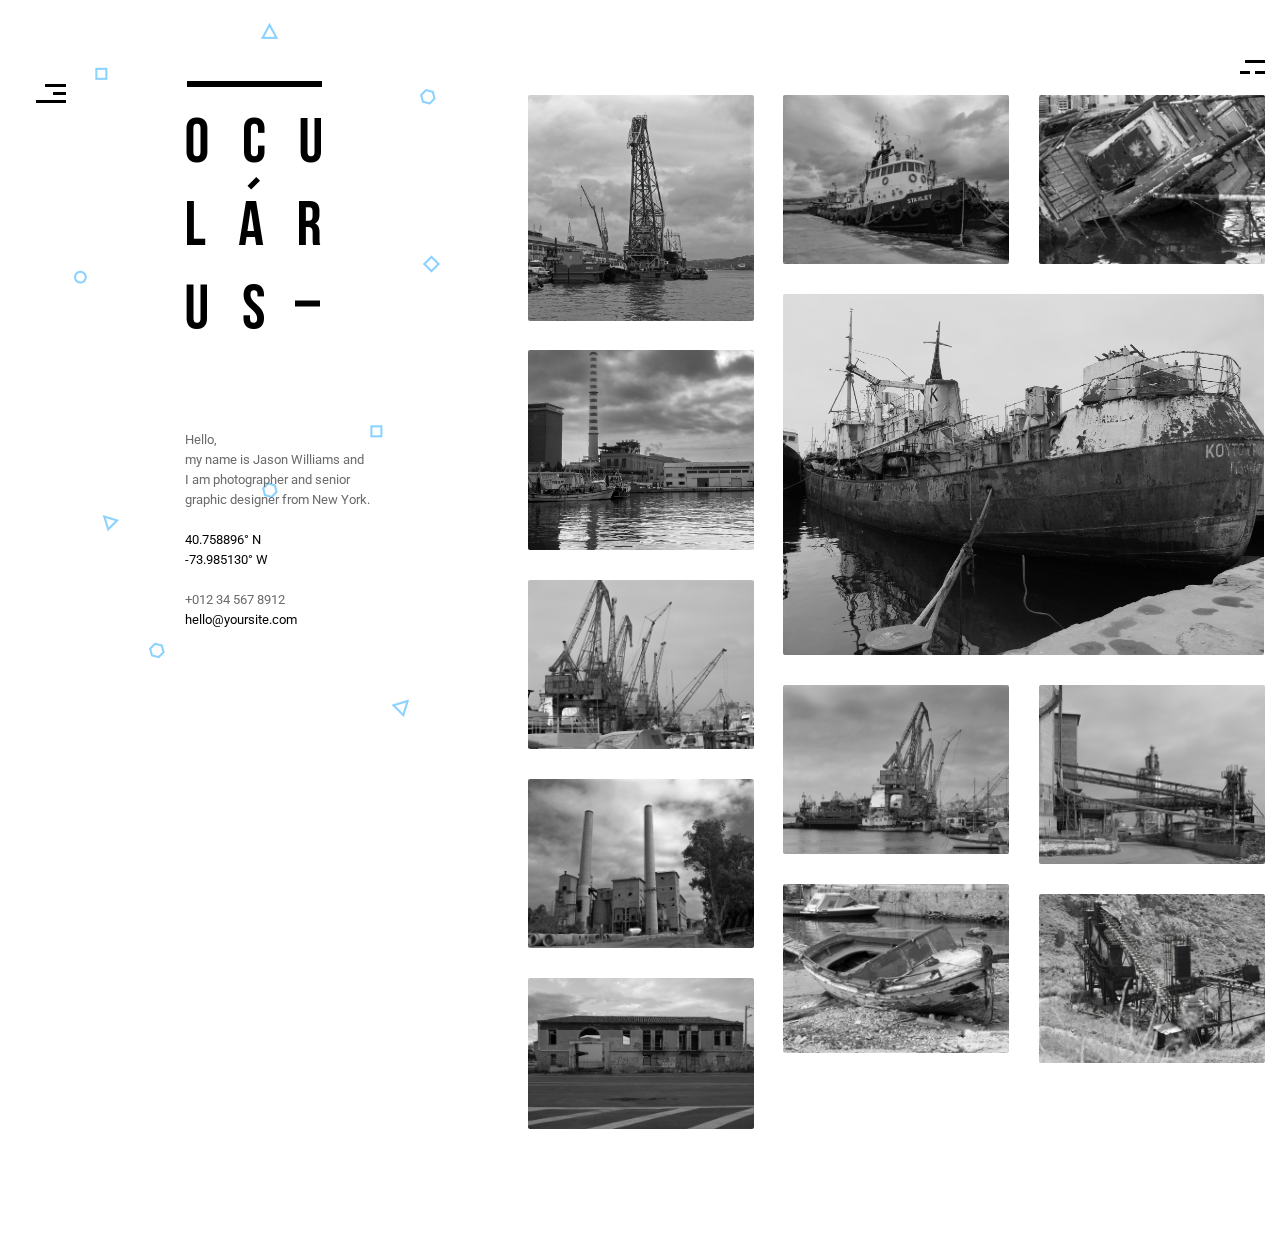
==== portfolio.html @ ac0c6f30 "initial" ====
<!DOCTYPE HTML>
<html lang="en-US">
    <head>
        <title>Ocularus - Minimal Photography Html Template</title>
        <meta http-equiv="Content-Type" content="text/html; charset=UTF-8">
        <meta name="description" content="Template by CocoBasic" />
        <meta name="keywords" content="HTML, CSS, JavaScript, PHP" />
        <meta name="author" content="CocoBasic" />
        <meta name="viewport" content="width=device-width, initial-scale=1, maximum-scale=1">

        <link rel="shortcut icon" href="images/favicon.ico" />        
        <link href='https://fonts.googleapis.com/css?family=Montserrat%7CRoboto:300,300i,400,700' rel='stylesheet' type='text/css'>		
        <link rel="stylesheet" type="text/css"  href='css/clear.css' />
        <link rel="stylesheet" type="text/css"  href='css/common.css' />
        <link rel="stylesheet" type="text/css"  href='css/font-awesome.min.css' />
        <link rel="stylesheet" type="text/css"  href='css/flickity.min.css' />
        <link rel="stylesheet" type="text/css"  href='css/sm-clean.css' />        
        <link rel="stylesheet" type="text/css"  href='css/style.css' />
    </head>

    <body class="page page-portfolio">

        <!-- Preloader Gif -->
        <div class="doc-loader"></div>

        <!-- Left Part Sidebar -->
        <div class="menu-left-part">
            <nav id="header-main-menu">
                <ul class="main-menu sm sm-clean">
                    <li><a href="index.html">Home</a></li>
                    <li><a href="about.html">About</a></li>
                    <li><a href="team.html">Team</a></li>      
                    <li><a href="blog.html">Blog</a></li>
                    <li><a href="portfolio.html">Portfolio</a></li>                    
                    <li><a href="contact.html">Contact</a></li>
                </ul>
            </nav>       
            <footer>
                <div class="footer-info">    
                    <p class="footer-social">
                        <a href="#"><span class="fa fa-facebook"></span></a>
                        <a href="#"><span class="fa fa-twitter"></span></a>
                        <a href="#"><span class="fa fa-behance"></span></a>                        
                    </p>
                    <p class="footer-text">© 2018 Ocularus Template by <a href="https://cocobasic.com">CocoBasic</a></p>
                </div>
            </footer>
        </div>

        <!-- Right Part Sidebar -->
        <div class="menu-right-part">      
            <div class="toggle-holder">
                <div id="toggle">
                    <div class="menu-line"></div>
                </div>
            </div>                        
        </div>        						        							        


        <div id="content" class="site-content">

            <div class="content-left">
                <div class="content-left-holder">
                    <div class="welcome-content">
                        <img class="welcome-image" src="images/background.png" alt="" />
                        <div class="site-logo">
                            <a href="index.html">
                                <img src="images/logo@2x.png" alt="Ocularus">
                            </a>
                        </div>
                        <div class="site-description">
                            Hello,<br>
                            my name is Jason Williams and <br>
                            I am photographer and senior
                            graphic designer from New York.
                            <br>
                            <br>
                            <a href="https://goo.gl/Iuqj8E" target="_blank">
                                40.758896° N <br>
                                -73.985130° W
                            </a>
                            <br>
                            <br>
                            <p>+012 34 567 8912</p>
                            <p>
                                <a href="mailto:hello@yoursite.com">hello@yoursite.com</a>
                            </p>
                        </div>
                    </div>
                </div>
            </div>

            <div class="content-right">
                <div class="portfolio-wrapper">
                    <div class="category-filter">
                        <div class="category-filter-icon"></div>                       
                    </div>
                    <div class="category-filter-list button-group filters-button-group">
                        <div class="button is-checked" data-filter="*">All</div>
                        <div class="button" data-filter=".interior">Interior</div>
                        <div class="button" data-filter=".abstract">Abstract</div>
                        <div class="button" data-filter=".industry">Industry</div>
                    </div>
                    <div class="grid" id="portfolio">                    
                        <div class="grid-sizer"></div>
                        <div class="grid-item element-item p_one_third interior">
                            <a href="single-portfolio.html#p01">
                                <img src="images/bw/img_01.jpg" alt=""/>
                                
                                <div class="portfolio-text-holder">
                                    <p class="portfolio-text">Smartphone</p>
                                    <p class="portfolio-cat">Interior</p>
                                </div>
                            </a>
                        </div>

                        <div class="grid-item element-item p_one_third abstract industry">
                            <a href="single-portfolio.html#p02">
                                <img src="images/bw/img_02.jpg" alt="" />
                                <div class="portfolio-text-holder">
                                    <p class="portfolio-text">Smartphone</p>
                                    <p class="portfolio-cat">Interior</p>
                                </div>
                            </a>
                        </div>

                        <div class="grid-item element-item p_one_third industry">
                            <a href="single-portfolio.html#p03">
                                <img src="images/bw/img_03.jpg" alt="" />
                                <div class="portfolio-text-holder">
                                    <p class="portfolio-text">Smartphone</p>
                                    <p class="portfolio-cat">Interior</p>
                                </div>
                            </a>
                        </div>

                        <div class="grid-item element-item p_two_third abstract interior">
                            <a href="single-portfolio.html#p04">
                                <img src="images/bw/img_04.jpg" alt="" />
                                <div class="portfolio-text-holder">
                                    <p class="portfolio-text">Smartphone</p>
                                    <p class="portfolio-cat">Interior</p>
                                </div>
                            </a>
                        </div>


                        <div class="grid-item element-item p_one_third industry">
                            <a href="single-portfolio.html#p05">
                                <img src="images/bw/img_05.jpg" alt="" />
                                <div class="portfolio-text-holder">
                                    <p class="portfolio-text">Smartphone</p>
                                    <p class="portfolio-cat">Interior</p>
                                </div>
                            </a>
                        </div>


                        <div class="grid-item element-item p_one_third abstract interior">
                            <a href="single-portfolio.html#p06">
                                <img src="images/bw/img_06.jpg" alt="" />
                                <div class="portfolio-text-holder">
                                    <p class="portfolio-text">Smartphone</p>
                                    <p class="portfolio-cat">Interior</p>
                                </div>
                            </a>
                        </div>

                        <div class="grid-item element-item p_one_third industry">
                            <a href="single-portfolio.html#p07">
                                <img src="images/bw/img_07.jpg" alt="" />
                                <div class="portfolio-text-holder">
                                    <p class="portfolio-text">Smartphone</p>
                                    <p class="portfolio-cat">Interior</p>
                                </div>
                            </a>
                        </div>

                        <div class="grid-item element-item p_one_third interior abstract">
                            <a href="single-portfolio.html#p08">
                                <img src="images/bw/img_08.jpg" alt="" />
                                <div class="portfolio-text-holder">
                                    <p class="portfolio-text">Smartphone</p>
                                    <p class="portfolio-cat">Interior</p>
                                </div>
                            </a>
                        </div>

                        <div class="grid-item element-item p_one_third interior industry">
                            <a href="single-portfolio.html#p09">
                                <img src="images/bw/img_09.jpg" alt="" />
                                <div class="portfolio-text-holder">
                                    <p class="portfolio-text">Smartphone</p>
                                    <p class="portfolio-cat">Interior</p>
                                </div>
                            </a>
                        </div>          
                        <div class="grid-item element-item p_one_third interior industry">
                            <a href="single-portfolio.html#p10">
                                <img src="images/bw/img_10.jpg" alt="" />
                                <div class="portfolio-text-holder">
                                    <p class="portfolio-text">Smartphone</p>
                                    <p class="portfolio-cat">Interior</p>
                                </div>
                            </a>
                        </div>          
                        <div class="grid-item element-item p_one_third interior industry">
                            <a href="single-portfolio.html#p11">
                                <img src="images/bw/img_11.jpg" alt="" />
                                <div class="portfolio-text-holder">
                                    <p class="portfolio-text">Smartphone</p>
                                    <p class="portfolio-cat">Interior</p>
                                </div>
                            </a>
                        </div>          
                        <div class="grid-item element-item p_one_third interior industry">
                            <a href="single-portfolio.html#p12">
                                <img src="images/bw/img_12.jpg" alt="" />
                                <div class="portfolio-text-holder">
                                    <p class="portfolio-text">Smartphone</p>
                                    <p class="portfolio-cat">Interior</p>
                                </div>
                            </a>
                        </div>          
                    </div>                
                </div>
                <div class="clear"></div>      
            </div>
            <div class="clear"></div>  
        </div>


        <!--Load JavaScript-->
        <script type="text/javascript" src="js/jquery.js"></script>			                                       
        <script type='text/javascript' src='js/imagesloaded.pkgd.js'></script>                
        <script type='text/javascript' src='js/isotope.pkgd.js'></script>                
        <script type='text/javascript' src='js/jquery.smartmenus.min.js'></script>           
        <script type='text/javascript' src='js/flickity.pkgd.min.js'></script>
        <script type='text/javascript' src='js/jquery.fitvids.js'></script>                          
        <script type='text/javascript' src='js/jquery.easing.1.3.js'></script>                          
        <script type='text/javascript' src='js/main.js'></script>
    </body>
</html>
---- css/clear.css ----
html, body, div, span, object, iframe,
h1, h2, h3, h4, h5, h6, p, blockquote, pre,
abbr, address, cite, code,
del, dfn, em, img, ins, kbd, q, samp,
small, strong, sub, sup, var,
b, i, ol, ul, li,
fieldset, form, label, legend,
table, caption, tbody, tfoot, thead, tr, th, td,
article, aside, canvas, details, figcaption, figure, 
footer, header, hgroup, menu, nav, section, summary,
time, mark, audio, video {
    margin:0;
    padding:0;
    border:0;
    outline: none;
    font-size:100%;
    vertical-align:baseline;
    background:transparent;
}

body {
    line-height:1;
}

article,aside,details,figcaption,figure,
footer,header,hgroup,menu,nav,section { 
    display:block;
}

nav ul,ul,ol {
    list-style:none;
}

blockquote, q {
    quotes:none;
}

blockquote:before, blockquote:after,
q:before, q:after {
    content:'';
    content:none;
}

a {
    margin:0;
    padding:0;
    font-size:100%;
	outline: none;
    vertical-align:baseline;
    background:transparent;
}

ins {
    background-color:#ff9;
    color:#000;
    text-decoration:none;
}

mark {
    background-color:#ff9;
    color:#000; 
    font-style:italic;
    font-weight:bold;
}

del {
    text-decoration: line-through;
}

abbr[title], dfn[title] {
    border-bottom:1px dotted;
    cursor:help;
}

table {
    border-collapse:collapse;
    border-spacing:0;
}

hr {
    display:block;
    height:1px;
    border:0;   
    border-top:1px solid #cccccc;
    margin:1em 0;
    padding:0;
}

input, select {
    vertical-align:middle;
}

input:focus, textarea:focus
{
    outline: none;
}
---- css/common.css ----
.block
{
    display: block;
}
.hidden
{
    display: none;
}
.clear
{
    clear: both;
}
.left
{
    float: left;
}
.right
{
    float: right;
}
.line-height
{
    line-height: 0;
}
.clear-right
{
    clear: right;
}
.clear-left
{
    clear: left;
}
.center-relative
{
    margin-left: auto;
    margin-right: auto;
}
.center-absolute
{
    left: 50%;
}
.center-text
{
    text-align: center !important;
}
.text-left
{
    text-align: left;
}
.text-right
{
    text-align: right;
}
.absolute
{
    position: absolute;
}
.fixed
{
    position: fixed;
}
.relative
{
    position: relative;
}
.margin-0, .margin-0 img
{
    margin: 0 !important;
    line-height: 0;
}
.top-0
{
    margin-top: 0 !important;
}
.top-5
{
    margin-top: 5px !important;	
}
.top-10
{
    margin-top: 10px;	
}
.top-15
{
    margin-top: 15px;	
}
.top-20
{
    margin-top: 20px;
}
.top-25
{
    margin-top: 25px;	
}
.top-30
{
    margin-top: 30px;	
}
.top-50
{
    margin-top: 50px;	
}
.top-60
{
    margin-top: 60px;	
}
.top-70
{
    margin-top: 70px;	
}
.top-75
{
    margin-top: 75px;	
}
.top-80
{
    margin-top: 80px;
}
.top-100
{
    margin-top: 100px;	
}
.top-105
{
    margin-top: 105px;	
}
.top-120
{
    margin-top: 120px;
}
.top-150
{
    margin-top: 150px;	
}
.top-200
{
    margin-top: 200px;	
}
.top-negative-30
{
    margin-top: -30px;
}
.left-35
{
    margin-left:35px;
}
.right-35
{
    margin-right:35px;
}
.bottom-0
{
    margin-bottom: 0 !important;
}
.bottom-10
{
    margin-bottom: 10px !important;
}
.bottom-20
{
    margin-bottom: 20px !important;
}
.bottom-25
{
    margin-bottom: 25px !important;
}
.bottom-30
{
    margin-bottom: 30px !important;
}
.bottom-50
{
    margin-bottom: 50px !important;
}
.bottom-100
{
    margin-bottom: 100px !important;
}
.bottom-150
{
    margin-bottom: 150px !important;
}
.bottom-200
{
    margin-bottom: 200px !important;
}
.width-25
{
    width: 25%;
}
.width-50
{
    width: 50%;
}
.width-75
{
    width: 75%;
}
.width-85
{
    width: 85%;
}
.width-100
{
    width: 100%;
}
.sticky
{
    font-size: 100%;
}
blockquote
{
    margin-top: 90px;
    margin-bottom: 50px;
    font-size: 25px;
    line-height: 35px;
    color: #96c1dc;
    font-weight: 300;
    font-style: italic;
    position: relative;
    z-index: 2;
}
blockquote.inline-blockquote
{
    width: 250px;
    float: left;
    margin-right: 50px;
    margin-top: 70px;
}
blockquote p
{
    position: relative;
    z-index: 2;
}
.wrap-blockquote
{
    display: inline;
}
address
{
    font-size: 32px;
    line-height: 50px;
    font-style: normal;
}
iframe
{
    width: 100%;
}
a.button
{
    display: inline-block;
    color: #f277ae;
    border: 1px solid #f277ae;
    text-align: center;
    padding-bottom: 15px;
    padding-top: 12px;
    padding-left: 50px;
    padding-right: 50px;
    cursor: pointer;
    margin-bottom: 25px;
    vertical-align: middle;
    text-decoration: none;
    border-radius: 50px;
    font-size: 22px;
    transition: all .2s linear;
}
a.button:active
{
    position: relative;
    top: 1px;	
}
a.button:hover
{
    color: white;
    background-color: #f277ae;
}
h1,h2,h3,h4,h5,h6
{
    padding: 20px 0;
    color: #000;
}
h1
{
    font-size: 38px;
    line-height: 38px;    
}
h2
{
    font-size: 34px;    
    line-height: 34px;    
}
h3
{
    font-size: 32px;  
    line-height: 32px;    
}
h4
{
    font-size: 30px;    
}
h5
{
    font-size: 28px;   
}
h6
{
    font-size: 26px;    
}
em
{
    font-style: italic;
}
ol
{
    list-style-type: decimal;
}
pre
{
    word-wrap: break-word;
    white-space: pre-wrap;
}
table, th, td
{
    border:1px solid black;
    padding: 10px;
    vertical-align: middle;
}
sup
{
    vertical-align: super;
    font-size: smaller;
}
sub
{
    vertical-align: sub;
    font-size: smaller;
}
.single-content ol
{
    display: block;
    list-style-type: decimal;
    margin: 0 0 14px 17px;
}
.single-content ul
{
    display: block;
    list-style-type: disc;
    margin: 0 0 14px 17px;
}

/* COLUMNS */

.one,  .one_half,  .one_third,  .two_third,  .three_fourth, 
.one_fourth{
    margin-right: 8%;
    float: left;
    position: relative;
    margin-bottom: 30px;
}
.last{
    margin-right: 0 !important;
    clear: right;
}
.one{
    float: none;
    display: block;
    clear: both;
    margin-right: 0;
}
.one_half{
    width: 46%;    
}
.one_third{
    width: 28%;    
}
.two_third{
    width: 64%;    
}
.one_fourth{
    width: 19%;
}
.three_fourth{
    width: 73%;
}


/* MENU */

/* Mobile first layout SmartMenus Core CSS (it's not recommended editing these rules)
   You need this once per page no matter how many menu trees or different themes you use.
-------------------------------------------------------------------------------------------*/

.sm,.sm ul,.sm li{display:table;list-style:none;margin:0;padding:0;line-height:normal;direction:ltr;-webkit-tap-highlight-color:rgba(0,0,0,0);}
.sm-rtl,.sm-rtl ul,.sm-rtl li{direction:rtl;text-align:right;}
.sm>li>h1,.sm>li>h2,.sm>li>h3,.sm>li>h4,.sm>li>h5,.sm>li>h6{margin:0;padding:0;}
.sm ul{display:none;}
.sm li,.sm a{position:relative;}
.sm a{display:block;}
.sm a.disabled{cursor:not-allowed;}
.sm:after{content:"\00a0";display:block;height:0;font:0px/0 serif;clear:both;visibility:hidden;overflow:hidden;}
.sm,.sm *,.sm *:before,.sm *:after{-moz-box-sizing:border-box;-webkit-box-sizing:border-box;box-sizing:border-box;}




/* WP DEFAULT CLASSES */

.alignnone {
    margin: 5px 20px 20px 0;
}

.aligncenter,
div.aligncenter {
    display: block;
    margin: 5px auto 5px auto;
}

.alignright {
    float:right;
    margin: 5px 0 20px 20px;
}

.alignleft {
    float: left;
    margin: 5px 20px 20px 0;
}

.aligncenter {
    display: block;
    margin: 5px auto 5px auto;
}

a img.alignright {
    float: right;
    margin: 5px 0 20px 20px;
}

a img.alignnone {
    margin: 20px 0px;
}

a img.alignleft {
    float: left;
    margin: 5px 20px 20px 0;
}

a img.aligncenter {
    display: block;
    margin-left: auto;
    margin-right: auto
}

.wp-caption {
    max-width: 100%;
}

.wp-caption.alignnone {
    margin: 20px 0px;
}

.wp-caption.alignleft {
    margin: 5px 20px 20px 0;
    text-align: left;
}

.wp-caption.alignright {
    margin: 5px 0 20px 20px;
    text-align: right;
}

.wp-caption img {
    width: auto;
    height: auto;
    max-width: 100%;
    max-height: 100%;
}

.wp-caption .wp-caption-text 
{
    font-size: 14px;
    line-height: 17px;
    margin: 0;
    padding: 0 4px 5px;
    font-style: italic;
    text-align: center;
}

.wp-caption .wp-caption-text a
{
    font-weight: 700;
}

.gallery-caption
{
    font-size: 100%;
}

.bypostauthor
{
    font-size: 100%;
}

/* Text meant only for screen readers. */
.screen-reader-text {
    clip: rect(1px, 1px, 1px, 1px);
    position: absolute !important;
    height: 1px;
    width: 1px;
    overflow: hidden;
}

.screen-reader-text:focus {
    background-color: #f1f1f1;
    border-radius: 3px;
    box-shadow: 0 0 2px 2px rgba(0, 0, 0, 0.6);
    clip: auto !important;
    color: #21759b;
    display: block;
    font-size: 14px;
    font-size: 0.875rem;
    font-weight: bold;
    height: auto;
    left: 5px;
    line-height: normal;
    padding: 15px 23px 14px;
    text-decoration: none;
    top: 5px;
    width: auto;
    z-index: 100000; /* Above WP toolbar. */
}
---- css/sm-clean.css ----
.sm-clean {
    background: #eeeeee;
    -webkit-border-radius: 5px;
    -moz-border-radius: 5px;
    -ms-border-radius: 5px;
    -o-border-radius: 5px;
    border-radius: 5px;
}
.sm-clean a, .sm-clean a:hover, .sm-clean a:focus, .sm-clean a:active {
    padding: 13px 20px;
    /* make room for the toggle button (sub indicator) */
    padding-right: 58px;
    font-size: 18px;
    font-weight: normal;
    line-height: 24px;
    text-decoration: none;
}
.sm-clean a.disabled {
    color: #bbbbbb;
}
.sm-clean a span.sub-arrow {
    position: absolute;
    top: 50%;
    margin-top: -17px;
    left: auto;
    right: -45px;
    width: 34px;
    height: 34px;
    overflow: hidden;
    font: bold 16px/34px monospace !important;
    text-align: center;
    text-shadow: none;
    -webkit-border-radius: 5px;
    -moz-border-radius: 5px;
    -ms-border-radius: 5px;
    -o-border-radius: 5px;
    border-radius: 5px;
}
.sm-clean a.highlighted span.sub-arrow:before {
    display: block;
    content: '-';
}
.sm-clean > li:first-child > a, .sm-clean > li:first-child > :not(ul) a {
    -webkit-border-radius: 5px 5px 0 0;
    -moz-border-radius: 5px 5px 0 0;
    -ms-border-radius: 5px 5px 0 0;
    -o-border-radius: 5px 5px 0 0;
    border-radius: 5px 5px 0 0;
}
.sm-clean > li:last-child > a, .sm-clean > li:last-child > *:not(ul) a, .sm-clean > li:last-child > ul,
.sm-clean > li:last-child > ul > li:last-child > a, .sm-clean > li:last-child > ul > li:last-child > *:not(ul) a, .sm-clean > li:last-child > ul > li:last-child > ul,
.sm-clean > li:last-child > ul > li:last-child > ul > li:last-child > a, .sm-clean > li:last-child > ul > li:last-child > ul > li:last-child > *:not(ul) a, .sm-clean > li:last-child > ul > li:last-child > ul > li:last-child > ul,
.sm-clean > li:last-child > ul > li:last-child > ul > li:last-child > ul > li:last-child > a, .sm-clean > li:last-child > ul > li:last-child > ul > li:last-child > ul > li:last-child > *:not(ul) a, .sm-clean > li:last-child > ul > li:last-child > ul > li:last-child > ul > li:last-child > ul,
.sm-clean > li:last-child > ul > li:last-child > ul > li:last-child > ul > li:last-child > ul > li:last-child > a, .sm-clean > li:last-child > ul > li:last-child > ul > li:last-child > ul > li:last-child > ul > li:last-child > *:not(ul) a, .sm-clean > li:last-child > ul > li:last-child > ul > li:last-child > ul > li:last-child > ul > li:last-child > ul {
    -webkit-border-radius: 0 0 5px 5px;
    -moz-border-radius: 0 0 5px 5px;
    -ms-border-radius: 0 0 5px 5px;
    -o-border-radius: 0 0 5px 5px;
    border-radius: 0 0 5px 5px;
}
.sm-clean > li:last-child > a.highlighted, .sm-clean > li:last-child > *:not(ul) a.highlighted,
.sm-clean > li:last-child > ul > li:last-child > a.highlighted, .sm-clean > li:last-child > ul > li:last-child > *:not(ul) a.highlighted,
.sm-clean > li:last-child > ul > li:last-child > ul > li:last-child > a.highlighted, .sm-clean > li:last-child > ul > li:last-child > ul > li:last-child > *:not(ul) a.highlighted,
.sm-clean > li:last-child > ul > li:last-child > ul > li:last-child > ul > li:last-child > a.highlighted, .sm-clean > li:last-child > ul > li:last-child > ul > li:last-child > ul > li:last-child > *:not(ul) a.highlighted,
.sm-clean > li:last-child > ul > li:last-child > ul > li:last-child > ul > li:last-child > ul > li:last-child > a.highlighted, .sm-clean > li:last-child > ul > li:last-child > ul > li:last-child > ul > li:last-child > ul > li:last-child > *:not(ul) a.highlighted {
    -webkit-border-radius: 0;
    -moz-border-radius: 0;
    -ms-border-radius: 0;
    -o-border-radius: 0;
    border-radius: 0;
}
.sm-clean > li:first-child {
    border-top: 0;
}
.sm-clean ul {
    padding-left: 35px;
}
.sm-clean ul a, .sm-clean ul a:hover, .sm-clean ul a:focus, .sm-clean ul a:active {
    font-size: 16px;
}
.sm-clean ul ul ul a,
.sm-clean ul ul ul a:hover,
.sm-clean ul ul ul a:focus,
.sm-clean ul ul ul a:active {
    border-left: 24px solid transparent;
}
.sm-clean ul ul ul ul a,
.sm-clean ul ul ul ul a:hover,
.sm-clean ul ul ul ul a:focus,
.sm-clean ul ul ul ul a:active {
    border-left: 32px solid transparent;
}
.sm-clean ul ul ul ul ul a,
.sm-clean ul ul ul ul ul a:hover,
.sm-clean ul ul ul ul ul a:focus,
.sm-clean ul ul ul ul ul a:active {
    border-left: 40px solid transparent;
}

.main-menu ul 
{
    width: 12em; /* fixed width only please - you can use the "subMenusMinWidth"/"subMenusMaxWidth" script options to override this if you like */
}

.sm-clean a, .sm-clean a:hover, .sm-clean a:focus, .sm-clean a:active
{
    padding-right: 0;
    padding-left: 0;
}

a.has-submenu
{
    display: inline-block;
}
---- css/style.css ----
/*------------------------------------------------------------------

version 2.0

[Table of contents]
1. Global CSS        	
2. Menu CSS
3. Home Page (index.html) CSS
4. About Page CSS
5. Blog Page CSS
6. Single Post (single.html) CSS
7. Portfolio Page CSS
8. Portfolio Single Post (single-portfolio.html) CSS       
9. Contact Page CSS
10. Footer CSS
11. Responsive CSS
-------------------------------------------------------------------*/

/* ===================================
    1. Global CSS
====================================== */

body
{
    font-family: 'Roboto', sans-serif;
    font-size: 15px; 	
    line-height: 25px;
    font-weight: 400;	    
    color: #6c6c6c;
    background-color: #fff;
    overflow-x: hidden;
}

body a
{
    text-decoration: none;
    color: #000000;    
    transition: color .2s linear, background-color .2s linear, border-color .2s linear;
}

body a:hover
{
    color: #acacac;
}

body img
{
    max-width: 100%;
    max-height: 100%;
    width: auto;
    height: auto;
    display: block;
}

::-moz-selection 
{ 
    background-color: #fef271; 
}

::selection 
{ 
    background-color: #fef271; 
}

.doc-loader 
{
    position: fixed;
    left: 0px;
    top: 0px;
    width: 100%;
    height: 100%;
    z-index: 99999;	
    background-color: #fff;
}

.site-content
{
    width: calc(100% - 100px);
    margin-top: 160px;
    margin-left: 100px;
    padding-bottom: 100px;
    position: relative;
    transition: margin .3s .4s cubic-bezier(0.22, 0.61, 0.36, 1);
}

.open .site-content 
{
    margin-left: 650px;
}

.done .site-content 
{
    transition-delay: 0s !important;
}

.content-left
{
    float: left;
    width: 30%;
    position: relative;
}

.content-left-holder
{
    position: fixed;    
}

.content-right
{
    float: right;
    width: 70%;    
    position: relative;
}

.content-right-holder
{
    width: 700px;    
    max-width: 95%;
}

.welcome-content
{
    width: 200px;   
    padding-left: 85px;
    position: relative;
}

.welcome-image
{
    position: absolute;
    top: -120px;
    left: -30px;
    z-index: -1;
    max-width: none;
    max-height: none;
    transition: all 0s ease;
}

.site-logo
{
    padding: 0;
}

.site-logo img
{
    width: 145px;
    height: 250px;
    margin-bottom: 100px;    
}

.site-description
{
    font-size: 13px;
    line-height: 20px;
}

.page h1.entry-title
{    
    font-family: 'Montserrat', sans-serif, Arial;
    font-size: 24px;
    line-height: 38px;
    padding: 0;
}

/* ===================================
    2. Menu CSS
====================================== */

#header-main-menu
{
    font-family: 'Montserrat', sans-serif, Arial;
    padding-left: 50px;
    padding-top: 150px;    
}

.main-menu.sm-clean
{
    background-color: transparent;
    display: inline-block;
}

.sm-clean a
{
    position: relative;
}

.sm-clean a, .sm-clean a:hover, .sm-clean a:focus, .sm-clean a:active      
{    
    color: #ffffff;
    padding: 5px 0;
    font-size: 30px;
    line-height: 40px;
    font-weight: 700;
}

.sm-clean a:after {
    content: '';
    display: block;
    width: 0;
    height: 6px;
    background-color: #8bd2ff;
    transition: width .3s;
    position: absolute;
    left: 0;
    bottom: 12px;
    z-index: -1;
}

.main-menu.sm-clean .sub-menu li a:after
{
    height: 3px;
    bottom: 20px;
}

.sm-clean a.current:after, .sm-clean a:hover:after, .sm-clean a:focus:after, .sm-clean a:active:after, 
.sm-clean a.highlighted:after, .sm-clean ul a:hover:after, .sm-clean ul a:focus:after, 
.sm-clean ul a:active:after, .sm-clean ul a.highlighted:after
{
    width: 100%;
}

.sm-clean a span.sub-arrow
{
    color: #8bd2ff;
}

.main-menu.sm-clean .sub-menu li a
{
    color: #848484;
    text-transform: uppercase;
    font-size: 14px;
}

.menu-left-part
{
    width: 450px;
    position: fixed;
    background-color: #000;
    height: 100%;
    overflow-y: auto;
    overflow-x: hidden;
    z-index: 998;
    top: 0;
    left: -550px;
    transition: .3s .4s left cubic-bezier(0.22, 0.61, 0.36, 1);
    padding-left: 100px;
    background-image: url(images/background_02.png);
    background-repeat: no-repeat;
    background-position: top center;
}

.menu-left-part.open
{
    left: 0;          
}

.menu-left-part.done
{
    transition-delay: 0s !important;
}

.menu-right-part
{
    position: fixed;
    width: 100px;
    left: 0px;
    top: 0;
    z-index: 999;
    transition: 0.2s left cubic-bezier(0.22, 0.61, 0.36, 1), 0s 0.2s background linear;
}

.menu-right-part.open
{             
    left: -100px; 
}

.menu-right-part.open a
{
    color: black;
}

.menu-right-part.open.done
{             
    left: 0; 
}

.menu-right-part.done
{
    left: -100px;
}

.logo-holder
{
    line-height: 0;
    font-size: 0;
}

.logo-holder img
{
    max-width: 100%;
    max-height: 100%;
    width: 100%;
    height: auto;
}

#toggle
{
    height: 60px;
    padding: 20px 0;
    position: relative;
    margin-top: 122px;
    transition: margin-top .3s .4s ease;
}

#toggle:hover
{
    cursor: pointer;
}

#toggle:before, #toggle:after
{
    content: '';
    height: 3px;
    width: 30px;
    background: #000000;
    left: 36px;
    position: absolute;
    -webkit-transform-origin: 50% 50%;
    transform-origin: 50% 50%;
    -webkit-transition: -webkit-transform 0.25s;
    -webkit-transition: all 0.25s;
    transition: all 0.25s;
    top: 48px;
}

#toggle:before
{
    -webkit-transform: translate3d(0, -8px, 0);
    transform: translate3d(0, -8px, 0px);
    width: 21px;
    margin-left: 9px;
}

#toggle:hover:before
{
    margin-left: 0;
}

#toggle.on:before
{
    -webkit-transform: rotate3d(0, 0, 1, 45deg) translate3d(0, 0, 0);
    transform: rotate3d(0, 0, 1, 45deg) translate3d(0, 0, 0);   
    background-color: #fff;
    margin-left: 0;
    width: 26px;
}

#toggle.on:after
{
    -webkit-transform: rotate3d(0, 0, 1, -45deg);
    transform: rotate3d(0, 0, 1, -45deg);
    background-color: #fff;
    width: 26px;
}

#toggle:after
{
    -webkit-transform: translate3d(0, 8px, 0);
    transform: translate3d(0, 8px, 0);
}

#toggle .menu-line
{
    width: 13px;
    height: 3px;
    background: #000000;
    left: 36px;
    position: absolute;
    -webkit-transition: all 0.25s;
    transition: all 0.25s;
    top: 48px;
    margin-left: 17px;
}

#toggle:hover .menu-line
{
    margin-left: 0;
}

#toggle.on .menu-line
{
    opacity: 0;
}

/* ===================================
    3. Home Page (index.html) CSS
====================================== */

.carousel-cell 
{
    margin-right: 50px;
}

.carousel-cell .post-num 
{
    color: #a6a6a6;
    padding-top: 25px;
}

.carousel-cell h3.entry-title 
{
    font-family: 'Roboto', sans-serif;
    font-size: 15px;
    line-height: 20px;
    padding: 0;
    font-weight: 700;    
}

.carousel-cell .cat-links 
{
    color: #000000;
}

.carousel-cell .cat-links:before 
{
    content: "";
    display: inline-block;
    width: 25px;
    height: 1px;
    background-color: #000;
    vertical-align: 5px;
    margin-right: 5px;
}

.flickity-prev-next-button.next
{
    background-image: url('../images/arrow_right@2x.png');
    background-size: 35px 20px;
    width: 35px;
    height: 20px;
    transition: transform .3s ease;
}

.flickity-prev-next-button.previous
{
    background-image: url('../images/arrow_left@2x.png');
    background-size: 35px 20px;
    width: 35px;
    height: 20px;
    transition: transform .3s ease;
}

.flickity-prev-next-button.next:hover 
{
    transform: translateX(10px);
}

.flickity-prev-next-button.previous:hover 
{
    transform: translateX(-10px);
}

.carousel-slider img
{    
    max-width: none;
    max-height: none;
}

.flickity-prev-next-button.next
{
    right: auto;
    left: -60px;
    z-index: 2;
    bottom: 95px;
    top: auto;
}

.flickity-prev-next-button.previous
{
    right: auto;
    left: -110px;
    z-index: 2;
    bottom: 95px;
    top: auto;
}

.flickity-prev-next-button
{
    background-color: transparent !important;
}

.flickity-prev-next-button:focus 
{
    outline: none;
    box-shadow: none;
}

.flickity-prev-next-button svg
{
    display: none !important;
}

/* ===================================
    4. About Page CSS
====================================== */

.header-page-content
{
    padding-bottom: 50px;
}

h3.about-name
{
    font-family: 'Montserrat', sans-serif, Arial;
    font-size: 24px;
    line-height: 38px;
    padding: 0;
}

.about-position
{
    letter-spacing: 4px;
}

.progress_bar 
{
    margin-bottom: 15px;
}

.progress_bar_field_holder 
{
    height: 4px;
    position: relative;
    width: 100%;
    vertical-align: middle;
    overflow: hidden;
    background-color: #d5d5d5;
    max-width: 500px;
}

.progress_bar_title
{
    font-family: "Montserrat", sans-serif;
    font-weight: 700;
    font-size: 12px;
    line-height: 22px;
    color: #000;
}

.progress_bar_field_perecent 
{
    height: 100%;
    position: absolute;
    top: 0;
    left: 0;
    background-color: #000;
}

ul.services-list li:after       
{   
    content: "";
    display: block;
    clear: both;
    margin-bottom: 60px;
}

.services-wrapper
{
    float: left;
    width: 46%;
    text-align: right;
}

.service-info
{
    display: inline-block;
    vertical-align: top;
    width: 140px;
}

.service-title
{
    display: block;
    font-size: 11px;
    line-height: 17px;    
    color: #000;
    padding-bottom: 10px;
}

.services-content
{
    font-size: 14px;
    line-height: 28px;    
    float: right;
    width: 46%;
}

.services-role
{
    color: #000;
    font-size: 34px;
    line-height: 34px;    
    font-weight: 700;
}

.services-line
{
    width: 40px;
    border-top: 5px solid #000;
    margin-right: 0;
    margin-left: auto;
}

/* ===================================
    5. Blog Page CSS
====================================== */

.blog-item-holder 
{
    padding-bottom: 100px;
}

.blog-item-holder:last-child
{
    padding-bottom: 0;
}

.blog-item-holder h2.entry-title 
{
    font-family: 'Montserrat', sans-serif, Arial;
    font-size: 32px;
    line-height: 38px;
    font-weight: 700;
}

.blog-item-holder .item-text
{        
    position: relative;
    margin-top: -135px;
}

.blog-item-holder .item-info 
{
    background-color: #fff;
    padding: 15px 0 10px 35px;
    width: 285px;
}

.item-info:after 
{
    content: "";
    clear: both;
    display: block;
}

.blog-item-holder .item-info-left 
{
    width: 50%;
    float: left;
}

.blog-item-holder .item-info-right 
{
    width: 50%;
    float: right;
}

.blog-item-holder .item-info-left ul:first-of-type, .blog-item-holder .item-info-right ul:first-of-type
{
    padding-bottom: 20px;
}

.item-info-title 
{
    color: #000;
    font-weight: 700;
    margin-bottom: -5px;
}

.read-more
{
    position: relative;
    display: inline-block;
    font-weight: 700;
    padding-top: 20px;
}

a.read-more:after 
{
    content: '';
    display: block;
    width: 0;
    height: 4px;
    background-color: #8bd2ff;
    transition: width .3s;
    position: absolute;
    left: 0;
    bottom: 6px;
    z-index: -1;
}

a.read-more:hover 
{
    color: #000;
}

a.read-more:hover:after 
{
    width: 100%;
}

/* ===================================
    6. Single Post (single.html) CSS
====================================== */

.single .entry-holder 
{
    float: right;
    width: calc(100% - 200px);
}

.single-post h1.entry-title
{
    font-family: 'Montserrat', sans-serif, Arial;
    margin-bottom: 30px;
    -ms-word-wrap: break-word;
    word-wrap: break-word;
    font-size: 32px;
    line-height: 38px;
}

.post-info
{
    float: left;
    width: 100px;
    padding-right: 100px;
}

.post-info .post-num
{
    font-size: 80px;
    line-height: 100%;
    margin-top: 20px;
    color: #000;
}

.post-info .post-num span 
{
    letter-spacing: -25px;
}

.post-info .post-num .separator
{
    color: #dbdbdb;
    vertical-align: -20px;
    font-size: 50px;
}

.post-info .post-num .total-posts 
{
    color: #dbdbdb;
    vertical-align: -40px;
    margin-left: 0px;
    font-size: 50px;
}

.single-post .item-info-text
{
    padding-bottom: 25px;
}

/* ===================================
    7. Portfolio Page CSS
====================================== */

.category-filter 
{
    position: absolute;
    right: 15px;
    top: -20px;
    z-index: 5;
    width: 25px;
    height: 15px;
    cursor: pointer;
}

.category-filter-icon 
{
    width: 20px;
    height: 3px;
    background-color: #000;
    float: right;
    transition: width .3s ease;
}

.category-filter:hover .category-filter-icon
{
    width: 24px;
}

.category-filter-icon:after 
{
    content: "";
    display: block;
    width: 10px;
    height: 3px;
    background-color: #000;
    transform: translate(-5px,8px);
    transition: transform .3s ease;
}

.category-filter:hover .category-filter-icon:after
{
    transform: translate(4px,8px);
}

.category-filter-icon:before 
{
    content: "";
    display: block;
    width: 10px;
    height: 3px;
    background-color: #000;
    transform: translate(10px,11px);
    transition: transform .3s ease;
}

.category-filter:hover .category-filter-icon:before
{
    transform: translate(14px,11px);
}

.category-filter-list 
{
    background-color: #000;
    padding: 24px 20px;
    width: 110px;
    display: none;
    position: absolute;
    right: 15px;
    top: 15px;
    font-size: 13px;
    line-height: 22px;
    color: #fff;
    z-index: 99;
    cursor: pointer;
}

.category-filter-list .button.is-checked
{
    color: #8bd2ff;
}

.isotope.no-transition,
.isotope.no-transition .isotope-item,
.isotope .isotope-item.no-transition 
{
    -webkit-transition-duration: 0s;
    -moz-transition-duration: 0s;
    -ms-transition-duration: 0s;
    -o-transition-duration: 0s;
    transition-duration: 0s;
}

.portfolio-wrapper 
{
    width: 1200px;
    max-width: 100%;
    margin: 0 auto;
    position: relative;
}

.grid 
{
    width: 1200px;
    max-width: 100%;
    margin: 0 auto;    
    position: relative;
    display: block;
    overflow: hidden;
}

.grid-item 
{
    float: left;
    font-size: 0;
    line-height: 0;
    box-sizing:border-box;
    -moz-box-sizing:border-box;
    -webkit-box-sizing:border-box;
    border: 15px solid white;
    overflow: hidden;
}

.grid-item img 
{
    display: block;
    width: 100%;
    height: auto;
    max-height: none;
    max-width: none;
    border-radius: 2px;
    transition: transform .3s ease;
}

.grid-item a:first-of-type:hover img
{
    transform: translateY(20px);
}

.grid-sizer, .grid-item 
{    
    width: 33.333%;
    width: calc(100%/3);
}

.grid-item.p_two_third
{ 
    width: 66.666%;
    width: calc(100%/3*2);
}

.grid-item.p_one
{
    width: 100%;
}

.portfolio-text-holder
{
    position: absolute;
    left: 0;
    bottom: 0;
    z-index: 1;
    font-size: 20px;
    background-color: white;    
    padding: 20px;
    transform: translateY(100%);
    transition: transform .3s ease;
}

.grid-item a:first-of-type:hover .portfolio-text-holder 
{
    transform: translateY(0);
}

.portfolio-text
{
    font-size: 15px;
    line-height: 20px;
    font-weight: 700;
}
.grid-item a:hover
{
    color: #000;
}

.portfolio-cat
{
    line-height: 25px;
    font-size: 12px;
    color: #000;
}

.portfolio-cat:before 
{
    content: "";
    display: inline-block;
    width: 25px;
    height: 1px;
    background-color: #000;
    vertical-align: 4px;
    margin-right: 5px;
}

/* ===================================
    8. Portfolio Single Post (single-portfolio.html) CSS
====================================== */

.single-portfolio h1.entry-title 
{
    font-size: 24px;
    line-height: 38px;
    padding-top: 0;
}

.single-nav 
{
    padding-bottom: 60px;
    padding-top: 10px;
}

.single .nav-previous 
{
    float: left;
}

.single .nav-previous a img
{
    transition: transform .3s ease;
    width: 35px;
    height: 20px;
}

.single .nav-previous a img:hover
{
    transform: translate(-10px);
}

.single .nav-next 
{
    float: left;
    margin-left: 30px;
}

.single .nav-next a img
{
    transition: transform .3s ease;
    width: 35px;
    height: 20px;
}

.single .nav-next a img:hover
{
    transform: translate(10px);
}

.single-portfolio .item-info-text 
{
    padding-bottom: 25px;
}

.single-portfolio .single-nav.mob
{
    display: none;
    text-align: center;
}

/* ===================================
    9. Contact Page CSS
====================================== */

.contact-form
{
    max-width: 500px;
    margin: 0 auto;
}

.contact-form input[type=text], .contact-form input[type=email], .contact-form textarea
{
    border: 0;
    border-bottom: 2px solid;
    padding-top: 13px;
    padding-bottom: 13px;
    margin: 20px 0;
    height: 28px;
    font-size: 15px;
    font-family: 'Roboto', sans-serif;
    width: 100%;
    line-height: 25px;
}

.contact-form input[name="your-name"]
{
    margin-top: 0;
    padding-top: 0;
}

.contact-form textarea
{
    height: 150px;
}

.contact-form input[type=submit]
{	
    display: inline-block;
    border: 2px solid;
    text-align: center;
    padding: 20px 0px;
    cursor: pointer;
    margin-bottom: 25px;
    vertical-align: middle;
    text-decoration: none;
    background: transparent;
    font-family: 'Roboto', sans-serif;
    font-weight: 700;
    width: 100%;
    font-size: 15px;
    transition: color .2s ease, background-color .2s ease, border-color .2s ease;
}
.contact-form input[type=submit]:hover
{
    color: #0697ae;
}

.contact-form input[type=text]::-webkit-input-placeholder, .contact-form input[type=email]::-webkit-input-placeholder, .contact-form textarea::-webkit-input-placeholder
{
    font-family: 'Roboto', sans-serif;
    color: #404040;
    font-weight: 400;
    font-size: 15px;
    line-height: 25px;    
}
.contact-form input[type=text]::-moz-placeholder, .contact-form input[type=email]::-moz-placeholder, .contact-form textarea::-moz-placeholder
{
    font-family: 'Roboto', sans-serif;
    color: #404040;
    font-weight: 400;
    font-size: 15px;
    line-height: 25px;
    opacity: 1;    
}
.contact-form input[type=text]:-ms-input-placeholder, .contact-form input[type=email]:-ms-input-placeholder, .contact-form textarea:-ms-input-placeholder
{
    font-family: 'Roboto', sans-serif;
    color: #404040;
    font-weight: 400;
    font-size: 15px;
    line-height: 25px;    
}
.contact-form input[type=text]:-moz-placeholder, .contact-form input[type=email]:-moz-placeholder, .contact-form textarea:-moz-placeholder
{
    font-family: 'Roboto', sans-serif;
    color: #404040;
    font-weight: 400;
    font-size: 15px;
    line-height: 25px;
    opacity: 1;    
}

/* ===================================
    10. Footer CSS
====================================== */

.footer-info
{
    margin-top: 100px;
    padding-left: 50px;
    padding-right: 30px;
    color: #494949;
    font-size: 12px;
    line-height: 25px;
}

.footer-info a
{
    color: #494949;
}

.footer-social a 
{
    font-size: 19px;
    color: #fff;
    margin-left: 84px;
}

.footer-social a:first-child 
{
    margin-left: 0;
}

.footer-text 
{
    margin-top: 10px;
}

/* ===================================
    11. Responsive CSS
====================================== */

@media screen and (max-width: 1440px) {

    #toggle
    {
        margin-top: 44px;
    }

    .site-content
    {
        margin-top: 80px;
    }

    .home .site-content
    {
        padding-bottom: 0;
    }

    .content-right
    {
        width: 65%;
    }        
}

@media screen and (max-width: 1366px) {

    .carousel-cell img
    {
        max-height: 460px;
    }
}

@media screen and (max-width: 1024px)
{    
    .site-content
    {     
        padding-bottom: 50px;
        margin-left: 0;
        width: 100%;
    }

    .site-content
    {
        padding-bottom: 50px !important;
    }

    .menu-right-part
    {
        position: absolute;
    }

    .menu-right-part.open 
    {    
        position: fixed;
    }

    .content-left
    {
        float: none;
        text-align: center;
        width: 100%;
    }

    .content-left-holder
    {
        position: relative;
    }

    .content-right 
    {        
        width: 95%;
        float: none;
        margin: 0 auto;        
    }

    .content-right-holder
    {            
        margin: 0 auto;
        max-width: 100%;
    }

    .welcome-content
    {
        width: 100%;
        padding: 0;
    }

    .welcome-image
    {
        display: none;
    }

    .site-logo
    {
        display: inline-block;
    }

    .site-description
    {
        display: inline-block;
        vertical-align: top;
        padding-top: 40px;
        text-align: left;
        padding-left: 80px;
        max-width: 200px;
    }   

    .flickity-prev-next-button.next
    {
        right: 20px;
        left: auto;    
        top: -40px;
    }

    .flickity-prev-next-button.previous
    {
        right: 75px;
        left: auto;     
        top: -40px;
    }

    .progress_bar_field_holder
    {
        max-width: 100%;
    }
}

@media screen and (max-width: 640px)
{    

    body.done
    {
        overflow: hidden;
    }

    #toggle 
    {
        margin-top: 5px;
    }

    .site-content
    {
        margin-top: 45px;
    }

    .open .site-content
    {
        margin-left: 0;
    }

    #header-main-menu
    {
        padding-left: 0;
        padding-top: 85px;
    }   

    .carousel-cell
    {
        margin-right: 25px;
    }    

    .footer-info
    {
        padding-left: 0;
    }

    .menu-right-part
    {
        margin-left: -25px;
    }

    menu-right-part.open.done 
    {
        left: -25px;
    }

    .menu-left-part
    {
        width: 100%;
        left: -120%;
        left: calc(-100% - 100px);
    }

    .site-logo 
    {
        display: block;
    }

    .site-logo img
    {
        margin: 0 auto;
    }

    .site-description
    {
        display: block;
        padding-bottom: 45px;
        padding-left: 0;
        text-align: center;
        margin: 0 auto;
    }

    .home .site-description
    {
        padding-bottom: 100px;
    }

    .carousel-cell img
    {
        max-height: 215px;
    }

    .one_half, .one_third, .one_fourth, .two_third, .three_fourth
    {
        width: 100%;
        float: none;
        margin-right: 0;
        margin-left: 0;
        text-align: center;
    }

    .member-wrapper .text-right
    {
        text-align: center;
    }

    .services-wrapper 
    {
        float: none;
        width: 100%;
        text-align: center;
        display: block;
    }

    .services-content
    {
        float: none;
        display: block;
        width: 100%;
        text-align: center;
    }

    .services-line
    {
        margin-right: auto;    
        padding-bottom: 25px;
    }

    .category-filter-list 
    {
        line-height: 30px;
    }

    .grid-sizer, .grid-item, .grid-item.p_two_third
    {
        width: 50%;
    }

    .blog-item-holder 
    {
        padding-bottom: 65px;
    }

    .blog-item-holder .item-text
    {
        margin-top: 0;
    }    

    .blog-item-holder .item-info 
    {    
        padding: 25px 0 20px 0;
        width: 100%;
        font-size: 12px;
        line-height: 18px;
    }

    .blog-item-holder .item-info-left ul:first-of-type, .blog-item-holder .item-info-right ul:first-of-type
    {
        padding-bottom: 10px;
    }

    .blog-item-holder h2.entry-title 
    {    
        font-size: 26px;
        line-height: 32px;    
        padding-top: 0;
    }

    .header-page-content
    {
        padding-bottom: 20px;
    }

    .single-post .post-info 
    {
        text-align: center;
        float: none;
        width: 100%;
        padding-right: 0;
        font-size: 12px;
        line-height: 18px;
    }

    .post-info .post-num
    {        
        font-size: 40px;
        margin-top: 0;
        margin-bottom: 20px;
    }

    .post-info .post-num span 
    {
        letter-spacing: -15px;
    }

    .post-info .post-num .separator
    {   
        font-size: 35px;
        vertical-align: -10px;    
    }

    .post-info .post-num .total-posts
    {
        font-size: 35px;
        vertical-align: -30px;
    }

    .single-post .item-info-left 
    {
        display: inline-block;
        padding-right: 35px;
    }

    .single-post .item-info-right 
    {
        display: inline-block;
    }

    .single-post .item-info-text
    {
        padding-bottom: 10px;
    }

    .single-nav 
    {
        padding-bottom: 35px;
        padding-top: 40px;
    }

    .single .nav-previous, .single .nav-next 
    {
        display: inline-block;
        float: none;
    }

    .single .entry-holder 
    {
        text-align: center;
        float: none;
        width: 100%;
    }

    .single .entry-content
    {
        text-align: justify;
    }

    blockquote.inline-blockquote 
    {
        width: 100%;
        float: none;
        margin-right: 0;
        margin-top: 30px;
        font-size: 19px;
        line-height: 24px;
        margin-bottom: 30px;
    }

    .single-portfolio .post-info
    {
        float: none;
        width: 100%;
        padding-right: 0;
    }

    .single-portfolio .single-nav
    {
        display: none;
    }

    .single-portfolio .single-nav.mob
    {
        display: block;
    }

    .single-portfolio .item-info 
    {
        text-align: center;
    }

    .single-portfolio .item-info ul 
    {
        display: inline-block;
        margin-right: 40px;
    }

    .single-portfolio .item-info ul:last-of-type
    {
        margin-right: 0;
    }

    .footer-social a 
    {    
        margin-left: 40px;
    }    

}

@media screen and (max-width: 630px)
{    
    .grid-sizer, .grid-item, .grid-item.p_two_third
    {
        width: 100%;
    }
}
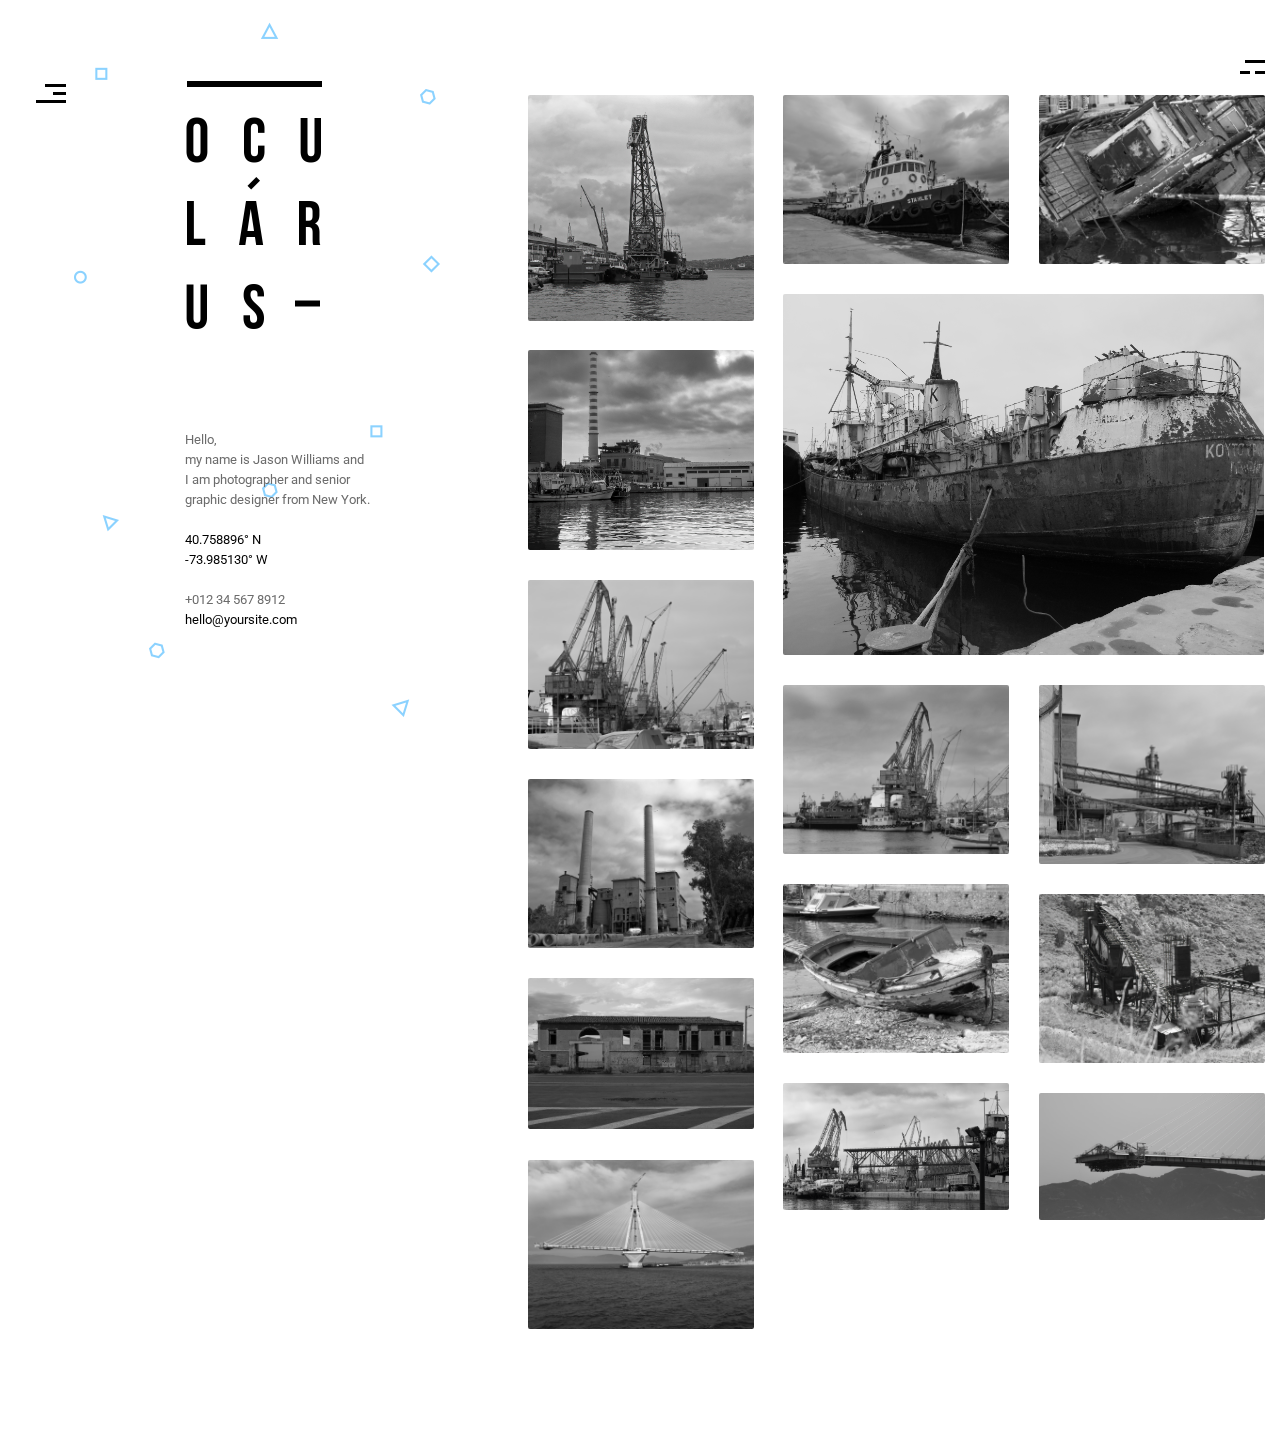
==== commit 4adbbdec: "zoom start" ====
--- a/portfolio.html
+++ b/portfolio.html
@@ -222,6 +222,33 @@
                                 </div>
                             </a>
                         </div>          
+                        <div class="grid-item element-item p_one_third interior industry">
+                            <a href="single-portfolio.html#p13">
+                                <img src="images/bw/img_13.jpg" alt="" />
+                                <div class="portfolio-text-holder">
+                                    <p class="portfolio-text">Smartphone</p>
+                                    <p class="portfolio-cat">Interior</p>
+                                </div>
+                            </a>
+                        </div>          
+                        <div class="grid-item element-item p_one_third interior industry">
+                            <a href="single-portfolio.html#p14">
+                                <img src="images/bw/img_14.jpg" alt="" />
+                                <div class="portfolio-text-holder">
+                                    <p class="portfolio-text">Smartphone</p>
+                                    <p class="portfolio-cat">Interior</p>
+                                </div>
+                            </a>
+                        </div>          
+                        <div class="grid-item element-item p_one_third interior industry">
+                            <a href="single-portfolio.html#p15">
+                                <img src="images/bw/img_15.jpg" alt="" />
+                                <div class="portfolio-text-holder">
+                                    <p class="portfolio-text">Smartphone</p>
+                                    <p class="portfolio-cat">Interior</p>
+                                </div>
+                            </a>
+                        </div>          
                     </div>                
                 </div>
                 <div class="clear"></div>      
